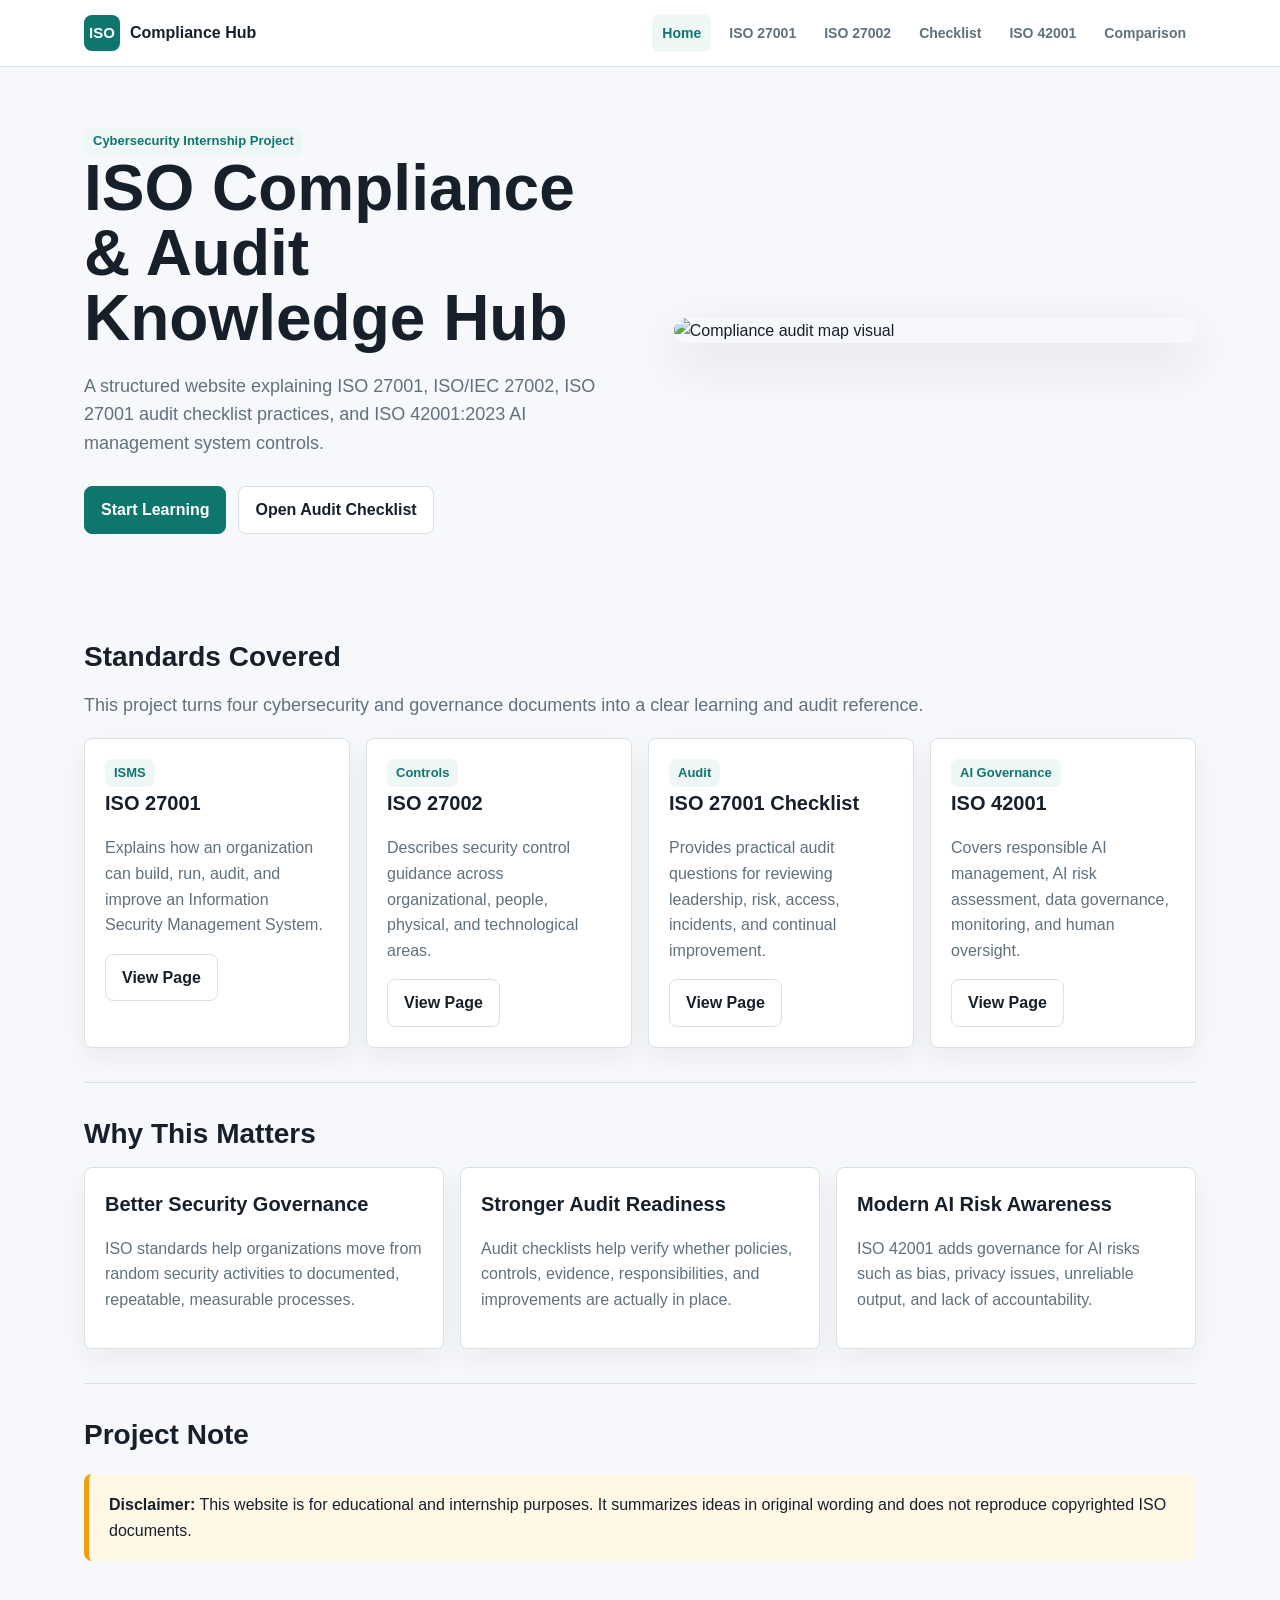
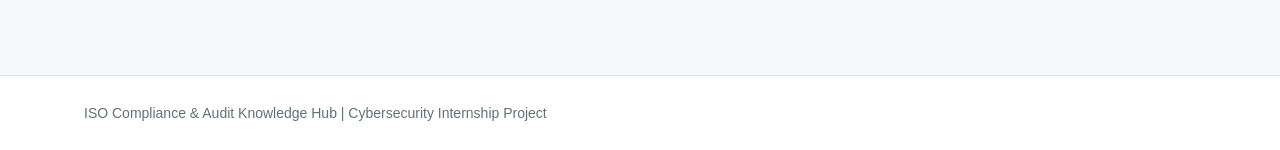
==== index.html @ 6622babd "Add files via upload" ====
<!DOCTYPE html>
<html lang="en">
<head>
  <meta charset="UTF-8">
  <meta name="viewport" content="width=device-width, initial-scale=1.0">
  <title>ISO Compliance & Audit Knowledge Hub</title>
  <link rel="stylesheet" href="style.css">
</head>
<body>
  <header class="site-header">
    <nav class="nav" aria-label="Main navigation">
      <a class="brand" href="index.html"><span class="brand-mark">ISO</span><span>Compliance Hub</span></a>
      <div class="nav-links">
        <a class="active" href="index.html">Home</a>
        <a href="iso27001.html">ISO 27001</a>
        <a href="iso27002.html">ISO 27002</a>
        <a href="iso27001-checklist.html">Checklist</a>
        <a href="iso42001.html">ISO 42001</a>
        <a href="comparison.html">Comparison</a>
      </div>
    </nav>
  </header>

  <main>
    <section class="hero">
      <div class="hero-text">
        <span class="tag">Cybersecurity Internship Project</span>
        <h1>ISO Compliance & Audit Knowledge Hub</h1>
        <p>A structured website explaining ISO 27001, ISO/IEC 27002, ISO 27001 audit checklist practices, and ISO 42001:2023 AI management system controls.</p>
        <div class="actions">
          <a class="button primary" href="iso27001.html">Start Learning</a>
          <a class="button" href="iso27001-checklist.html">Open Audit Checklist</a>
        </div>
      </div>
      <img class="hero-art" src="assets/compliance-map.svg" alt="Compliance audit map visual">
    </section>

    <div class="main">
      <section class="section">
        <h2>Standards Covered</h2>
        <p class="lead">This project turns four cybersecurity and governance documents into a clear learning and audit reference.</p>
        <div class="grid">
          <article class="card">
            <span class="tag">ISMS</span>
            <h3>ISO 27001</h3>
            <p>Explains how an organization can build, run, audit, and improve an Information Security Management System.</p>
            <a class="button" href="iso27001.html">View Page</a>
          </article>
          <article class="card">
            <span class="tag">Controls</span>
            <h3>ISO 27002</h3>
            <p>Describes security control guidance across organizational, people, physical, and technological areas.</p>
            <a class="button" href="iso27002.html">View Page</a>
          </article>
          <article class="card">
            <span class="tag">Audit</span>
            <h3>ISO 27001 Checklist</h3>
            <p>Provides practical audit questions for reviewing leadership, risk, access, incidents, and continual improvement.</p>
            <a class="button" href="iso27001-checklist.html">View Page</a>
          </article>
          <article class="card">
            <span class="tag">AI Governance</span>
            <h3>ISO 42001</h3>
            <p>Covers responsible AI management, AI risk assessment, data governance, monitoring, and human oversight.</p>
            <a class="button" href="iso42001.html">View Page</a>
          </article>
        </div>
      </section>

      <section class="section">
        <h2>Why This Matters</h2>
        <div class="grid three">
          <article class="card">
            <h3>Better Security Governance</h3>
            <p>ISO standards help organizations move from random security activities to documented, repeatable, measurable processes.</p>
          </article>
          <article class="card">
            <h3>Stronger Audit Readiness</h3>
            <p>Audit checklists help verify whether policies, controls, evidence, responsibilities, and improvements are actually in place.</p>
          </article>
          <article class="card">
            <h3>Modern AI Risk Awareness</h3>
            <p>ISO 42001 adds governance for AI risks such as bias, privacy issues, unreliable output, and lack of accountability.</p>
          </article>
        </div>
      </section>

      <section class="section">
        <h2>Project Note</h2>
        <div class="callout">
          <strong>Disclaimer:</strong> This website is for educational and internship purposes. It summarizes ideas in original wording and does not reproduce copyrighted ISO documents.
        </div>
      </section>
    </div>
  </main>

  <footer class="site-footer">
    <div class="footer-inner">ISO Compliance & Audit Knowledge Hub | Cybersecurity Internship Project</div>
  </footer>
</body>
</html>
---- style.css ----
:root {
  --bg: #f7f8fb;
  --surface: #ffffff;
  --surface-2: #eef7f6;
  --ink: #17202a;
  --muted: #60717c;
  --line: #d8e2e3;
  --teal: #0f766e;
  --blue: #2563eb;
  --amber: #f59e0b;
  --red: #dc2626;
  --shadow: 0 18px 50px rgba(23, 32, 42, 0.12);
}

* {
  box-sizing: border-box;
}

body {
  margin: 0;
  background: var(--bg);
  color: var(--ink);
  font-family: Arial, Helvetica, sans-serif;
  line-height: 1.6;
}

a {
  color: inherit;
}

.site-header {
  position: sticky;
  top: 0;
  z-index: 10;
  background: rgba(255, 255, 255, 0.94);
  border-bottom: 1px solid var(--line);
  backdrop-filter: blur(12px);
}

.nav {
  display: flex;
  align-items: center;
  justify-content: space-between;
  gap: 24px;
  max-width: 1160px;
  margin: 0 auto;
  padding: 14px 24px;
}

.brand {
  display: flex;
  align-items: center;
  gap: 10px;
  font-weight: 800;
  text-decoration: none;
}

.brand-mark {
  display: grid;
  place-items: center;
  width: 36px;
  height: 36px;
  border-radius: 8px;
  background: var(--teal);
  color: white;
  font-size: 15px;
}

.nav-links {
  display: flex;
  flex-wrap: wrap;
  justify-content: flex-end;
  gap: 8px;
}

.nav-links a {
  border-radius: 8px;
  padding: 8px 10px;
  color: var(--muted);
  font-size: 14px;
  font-weight: 700;
  text-decoration: none;
}

.nav-links a:hover,
.nav-links a.active {
  background: var(--surface-2);
  color: var(--teal);
}

.hero {
  display: grid;
  grid-template-columns: minmax(0, 1fr) minmax(320px, 0.95fr);
  align-items: center;
  gap: 40px;
  max-width: 1160px;
  margin: 0 auto;
  padding: 60px 24px 48px;
}

.hero-text h1,
.page-hero h1 {
  max-width: 780px;
  margin: 0;
  font-size: clamp(34px, 6vw, 64px);
  line-height: 1.02;
  letter-spacing: 0;
}

.hero-text p,
.page-hero p {
  max-width: 720px;
  margin: 20px 0 0;
  color: var(--muted);
  font-size: 18px;
}

.hero-art {
  width: 100%;
  border-radius: 18px;
  box-shadow: var(--shadow);
}

.actions {
  display: flex;
  flex-wrap: wrap;
  gap: 12px;
  margin-top: 28px;
}

.button {
  display: inline-flex;
  align-items: center;
  justify-content: center;
  min-height: 44px;
  border: 1px solid var(--line);
  border-radius: 8px;
  padding: 10px 16px;
  background: var(--surface);
  color: var(--ink);
  font-weight: 800;
  text-decoration: none;
}

.button.primary {
  border-color: var(--teal);
  background: var(--teal);
  color: #ffffff;
}

.page-hero {
  max-width: 1160px;
  margin: 0 auto;
  padding: 54px 24px 24px;
}

.main {
  max-width: 1160px;
  margin: 0 auto;
  padding: 24px;
}

.section {
  padding: 34px 0;
  border-top: 1px solid var(--line);
}

.section:first-child {
  border-top: 0;
}

.section h2 {
  margin: 0 0 16px;
  font-size: 28px;
  line-height: 1.2;
}

.section h3 {
  margin: 22px 0 8px;
  font-size: 20px;
}

.lead {
  color: var(--muted);
  font-size: 18px;
}

.grid {
  display: grid;
  grid-template-columns: repeat(4, minmax(0, 1fr));
  gap: 16px;
}

.grid.three {
  grid-template-columns: repeat(3, minmax(0, 1fr));
}

.card {
  min-height: 100%;
  border: 1px solid var(--line);
  border-radius: 8px;
  padding: 20px;
  background: var(--surface);
  box-shadow: 0 10px 26px rgba(23, 32, 42, 0.06);
}

.card h3 {
  margin-top: 0;
}

.card p {
  color: var(--muted);
}

.tag {
  display: inline-flex;
  align-items: center;
  min-height: 28px;
  border-radius: 8px;
  padding: 3px 9px;
  background: var(--surface-2);
  color: var(--teal);
  font-size: 13px;
  font-weight: 800;
}

.list {
  padding-left: 20px;
}

.list li {
  margin: 8px 0;
}

.callout {
  border-left: 5px solid var(--amber);
  border-radius: 8px;
  margin: 22px 0;
  padding: 18px 20px;
  background: #fff8e6;
}

.table-wrap {
  overflow-x: auto;
  border: 1px solid var(--line);
  border-radius: 8px;
  background: var(--surface);
}

table {
  width: 100%;
  border-collapse: collapse;
  min-width: 760px;
}

th,
td {
  border-bottom: 1px solid var(--line);
  padding: 15px;
  text-align: left;
  vertical-align: top;
}

th {
  background: var(--surface-2);
  color: var(--ink);
}

tr:last-child td {
  border-bottom: 0;
}

.checklist-tools {
  display: flex;
  flex-wrap: wrap;
  align-items: center;
  justify-content: space-between;
  gap: 14px;
  margin: 18px 0;
  padding: 16px;
  border: 1px solid var(--line);
  border-radius: 8px;
  background: var(--surface);
}

.progress-text {
  font-weight: 800;
}

.progress-bar {
  width: min(360px, 100%);
  height: 12px;
  overflow: hidden;
  border-radius: 999px;
  background: #e4ebec;
}

.progress-bar span {
  display: block;
  width: 0%;
  height: 100%;
  background: linear-gradient(90deg, var(--teal), var(--blue));
  transition: width 180ms ease;
}

.search-box {
  min-height: 42px;
  width: min(320px, 100%);
  border: 1px solid var(--line);
  border-radius: 8px;
  padding: 10px 12px;
  font: inherit;
}

.checklist {
  display: grid;
  gap: 14px;
}

.check-item {
  display: grid;
  grid-template-columns: 24px minmax(0, 1fr);
  gap: 12px;
  align-items: start;
  border: 1px solid var(--line);
  border-radius: 8px;
  padding: 14px;
  background: var(--surface);
}

.check-item input {
  width: 18px;
  height: 18px;
  margin-top: 4px;
  accent-color: var(--teal);
}

.check-title {
  display: block;
  font-weight: 800;
}

.check-help {
  display: block;
  color: var(--muted);
  font-size: 14px;
}

.site-footer {
  margin-top: 34px;
  border-top: 1px solid var(--line);
  background: #ffffff;
}

.footer-inner {
  max-width: 1160px;
  margin: 0 auto;
  padding: 26px 24px;
  color: var(--muted);
  font-size: 14px;
}

@media (max-width: 880px) {
  .hero {
    grid-template-columns: 1fr;
    padding-top: 38px;
  }

  .grid,
  .grid.three {
    grid-template-columns: repeat(2, minmax(0, 1fr));
  }
}

@media (max-width: 640px) {
  .nav {
    align-items: flex-start;
    flex-direction: column;
  }

  .nav-links {
    justify-content: flex-start;
  }

  .hero-text h1,
  .page-hero h1 {
    font-size: 36px;
  }

  .grid,
  .grid.three {
    grid-template-columns: 1fr;
  }
}
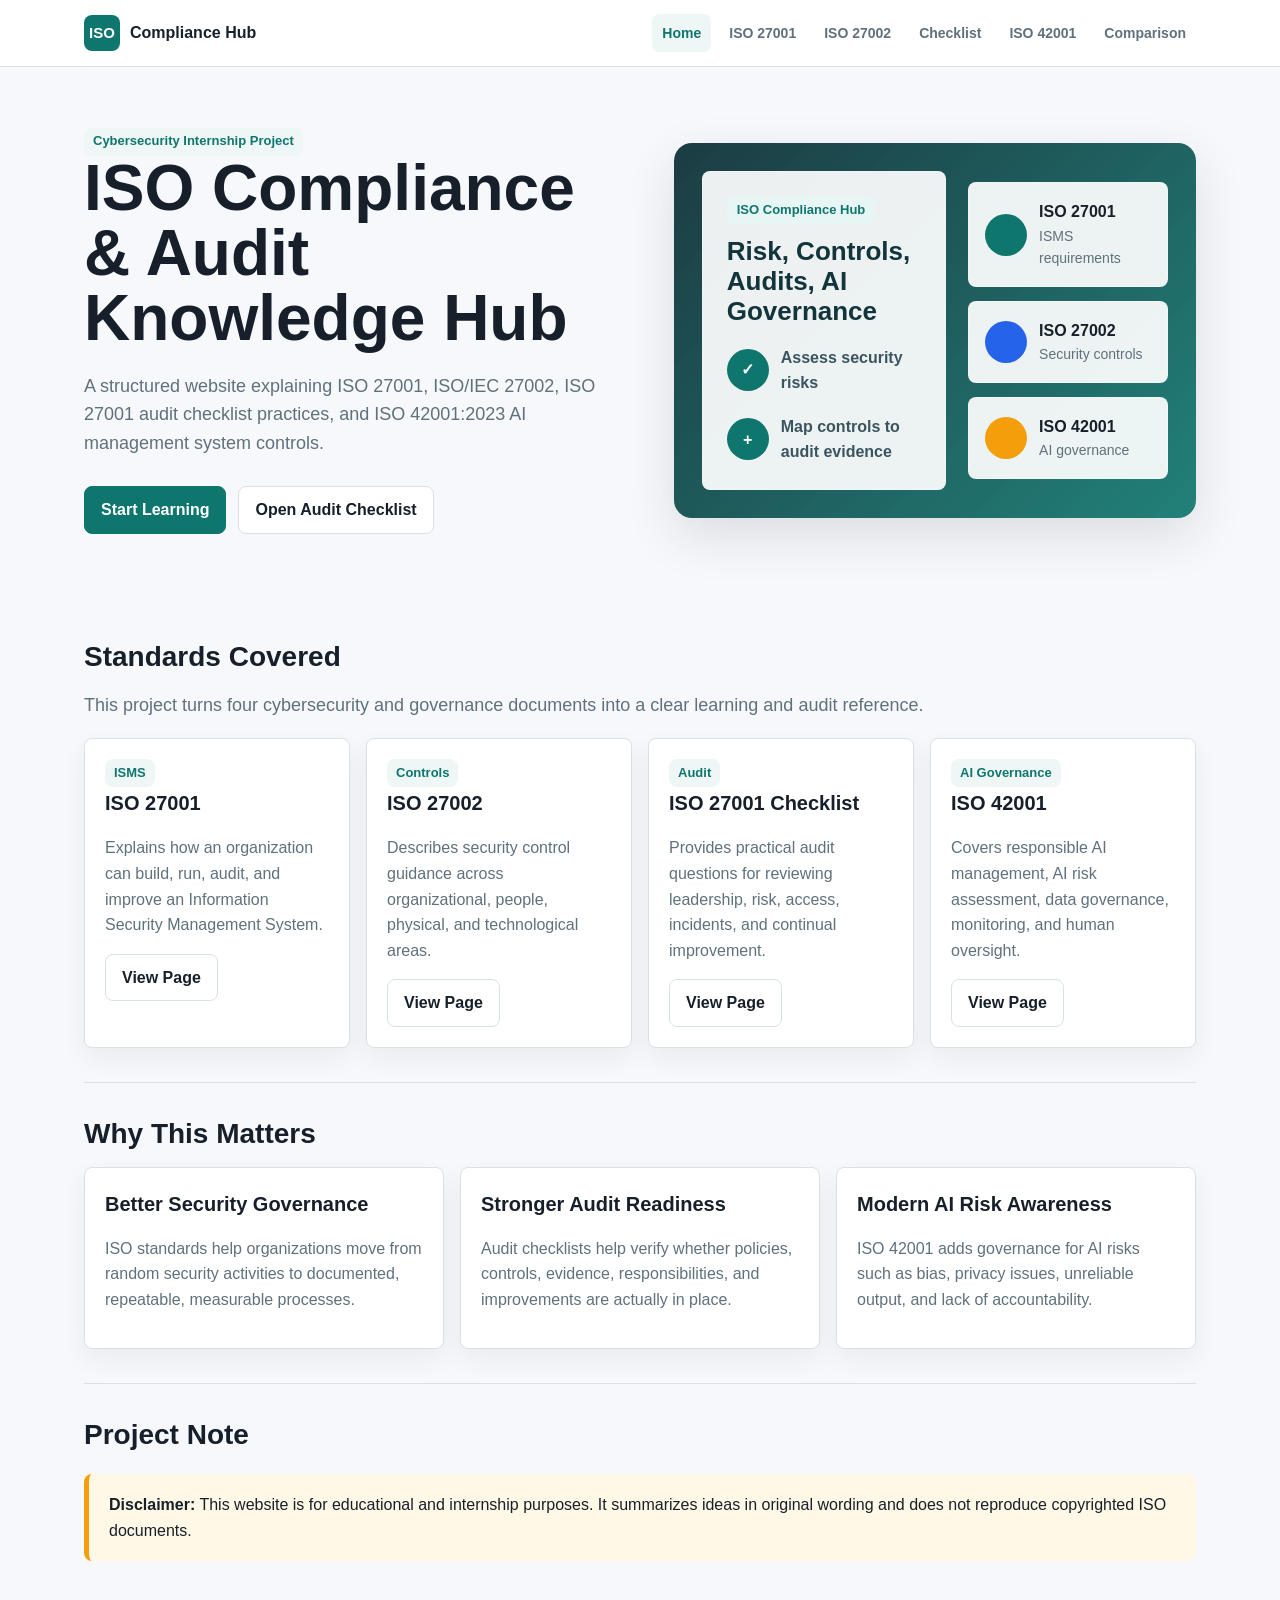
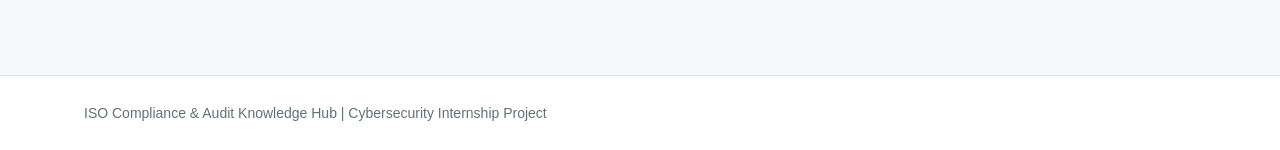
==== commit 21c41d6b: "Add files via upload Fix homepage visual" ====
--- a/index.html
+++ b/index.html
@@ -32,7 +32,19 @@
           <a class="button" href="iso27001-checklist.html">Open Audit Checklist</a>
         </div>
       </div>
-      <img class="hero-art" src="assets/compliance-map.svg" alt="Compliance audit map visual">
+      <div class="hero-art" aria-label="Compliance audit map visual">
+        <div class="visual-panel">
+          <span class="visual-label">ISO Compliance Hub</span>
+          <strong>Risk, Controls, Audits, AI Governance</strong>
+          <div class="visual-row"><span>✓</span><p>Assess security risks</p></div>
+          <div class="visual-row"><span>+</span><p>Map controls to audit evidence</p></div>
+        </div>
+        <div class="visual-stack">
+          <div><span></span><p><strong>ISO 27001</strong>ISMS requirements</p></div>
+          <div><span></span><p><strong>ISO 27002</strong>Security controls</p></div>
+          <div><span></span><p><strong>ISO 42001</strong>AI governance</p></div>
+        </div>
+      </div>
     </section>
 
     <div class="main">
--- a/style.css
+++ b/style.css
@@ -116,9 +116,105 @@
 }
 
 .hero-art {
-  width: 100%;
+  display: grid;
+  grid-template-columns: 1.1fr 0.9fr;
+  gap: 22px;
+  min-height: 330px;
   border-radius: 18px;
+  padding: 28px;
+  background:
+    linear-gradient(135deg, rgba(18, 52, 59, 0.96), rgba(15, 118, 110, 0.92)),
+    repeating-linear-gradient(90deg, transparent 0 72px, rgba(255, 255, 255, 0.12) 72px 73px);
   box-shadow: var(--shadow);
+}
+
+.visual-panel,
+.visual-stack > div {
+  border: 1px solid rgba(255, 255, 255, 0.22);
+  border-radius: 8px;
+  background: rgba(255, 255, 255, 0.92);
+}
+
+.visual-panel {
+  padding: 24px;
+}
+
+.visual-label {
+  display: inline-flex;
+  margin-bottom: 12px;
+  border-radius: 8px;
+  padding: 4px 10px;
+  background: #e7f6f4;
+  color: var(--teal);
+  font-size: 13px;
+  font-weight: 800;
+}
+
+.visual-panel strong {
+  display: block;
+  color: #12343b;
+  font-size: 26px;
+  line-height: 1.15;
+}
+
+.visual-row {
+  display: grid;
+  grid-template-columns: 42px minmax(0, 1fr);
+  align-items: center;
+  gap: 12px;
+  margin-top: 18px;
+}
+
+.visual-row span,
+.visual-stack span {
+  display: grid;
+  place-items: center;
+  width: 42px;
+  height: 42px;
+  border-radius: 50%;
+  background: var(--teal);
+  color: #ffffff;
+  font-weight: 900;
+}
+
+.visual-row p {
+  margin: 0;
+  color: #3b5560;
+  font-weight: 700;
+}
+
+.visual-stack {
+  display: grid;
+  gap: 14px;
+  align-content: center;
+}
+
+.visual-stack > div {
+  display: grid;
+  grid-template-columns: 42px minmax(0, 1fr);
+  gap: 12px;
+  align-items: center;
+  padding: 16px;
+}
+
+.visual-stack > div:nth-child(2) span {
+  background: var(--blue);
+}
+
+.visual-stack > div:nth-child(3) span {
+  background: var(--amber);
+}
+
+.visual-stack p {
+  display: grid;
+  margin: 0;
+  color: var(--muted);
+  font-size: 14px;
+}
+
+.visual-stack strong {
+  color: var(--ink);
+  font-size: 16px;
 }
 
 .actions {
@@ -366,6 +462,10 @@
     padding-top: 38px;
   }
 
+  .hero-art {
+    grid-template-columns: 1fr;
+  }
+
   .grid,
   .grid.three {
     grid-template-columns: repeat(2, minmax(0, 1fr));
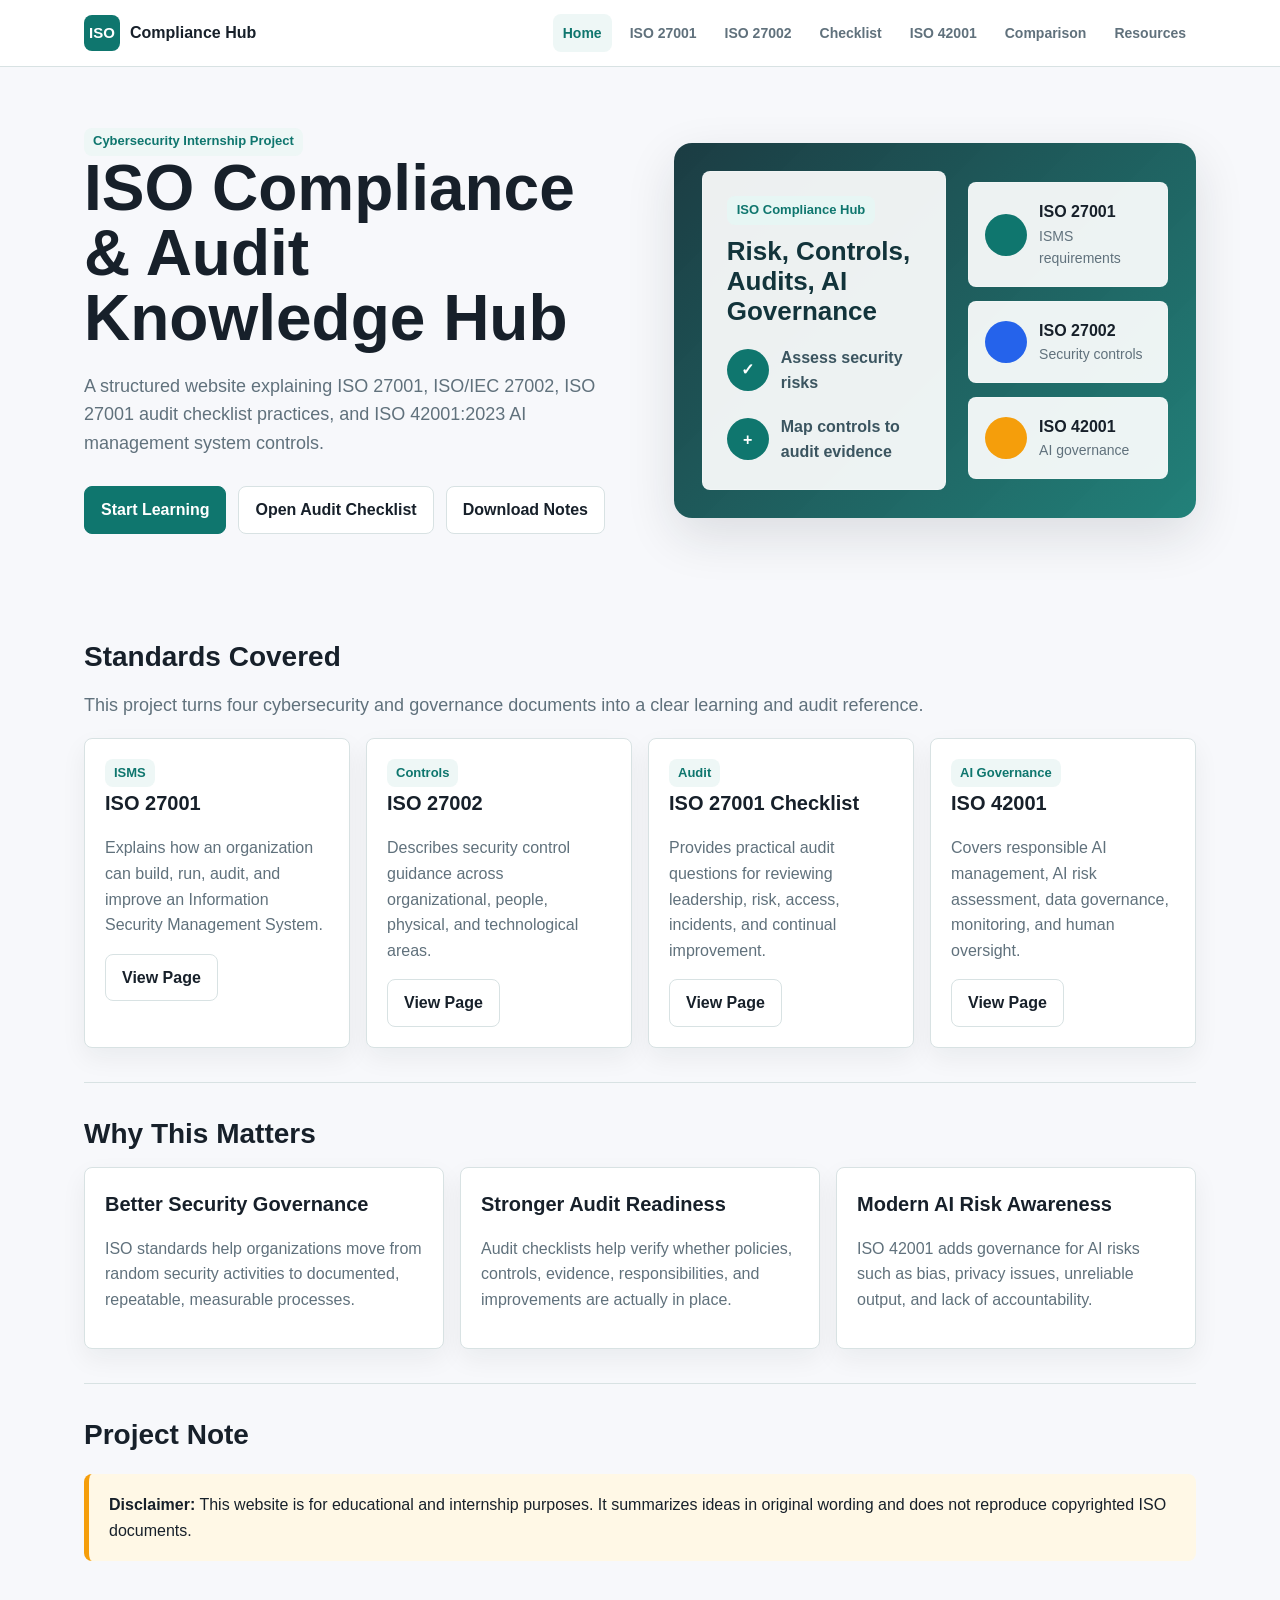
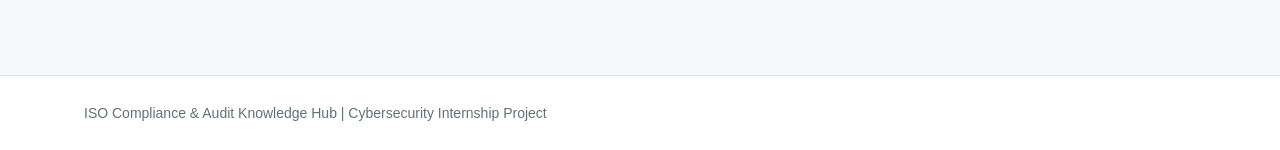
==== commit ca9a3c36: "Add files via upload Add resources download page" ====
--- a/index.html
+++ b/index.html
@@ -17,6 +17,7 @@
         <a href="iso27001-checklist.html">Checklist</a>
         <a href="iso42001.html">ISO 42001</a>
         <a href="comparison.html">Comparison</a>
+        <a href="resources.html">Resources</a>
       </div>
     </nav>
   </header>
@@ -30,6 +31,7 @@
         <div class="actions">
           <a class="button primary" href="iso27001.html">Start Learning</a>
           <a class="button" href="iso27001-checklist.html">Open Audit Checklist</a>
+          <a class="button" href="resources.html">Download Notes</a>
         </div>
       </div>
       <div class="hero-art" aria-label="Compliance audit map visual">
--- a/style.css
+++ b/style.css
@@ -308,6 +308,15 @@
   color: var(--muted);
 }
 
+.download-card {
+  display: flex;
+  flex-direction: column;
+}
+
+.download-card .button {
+  margin-top: auto;
+}
+
 .tag {
   display: inline-flex;
   align-items: center;
